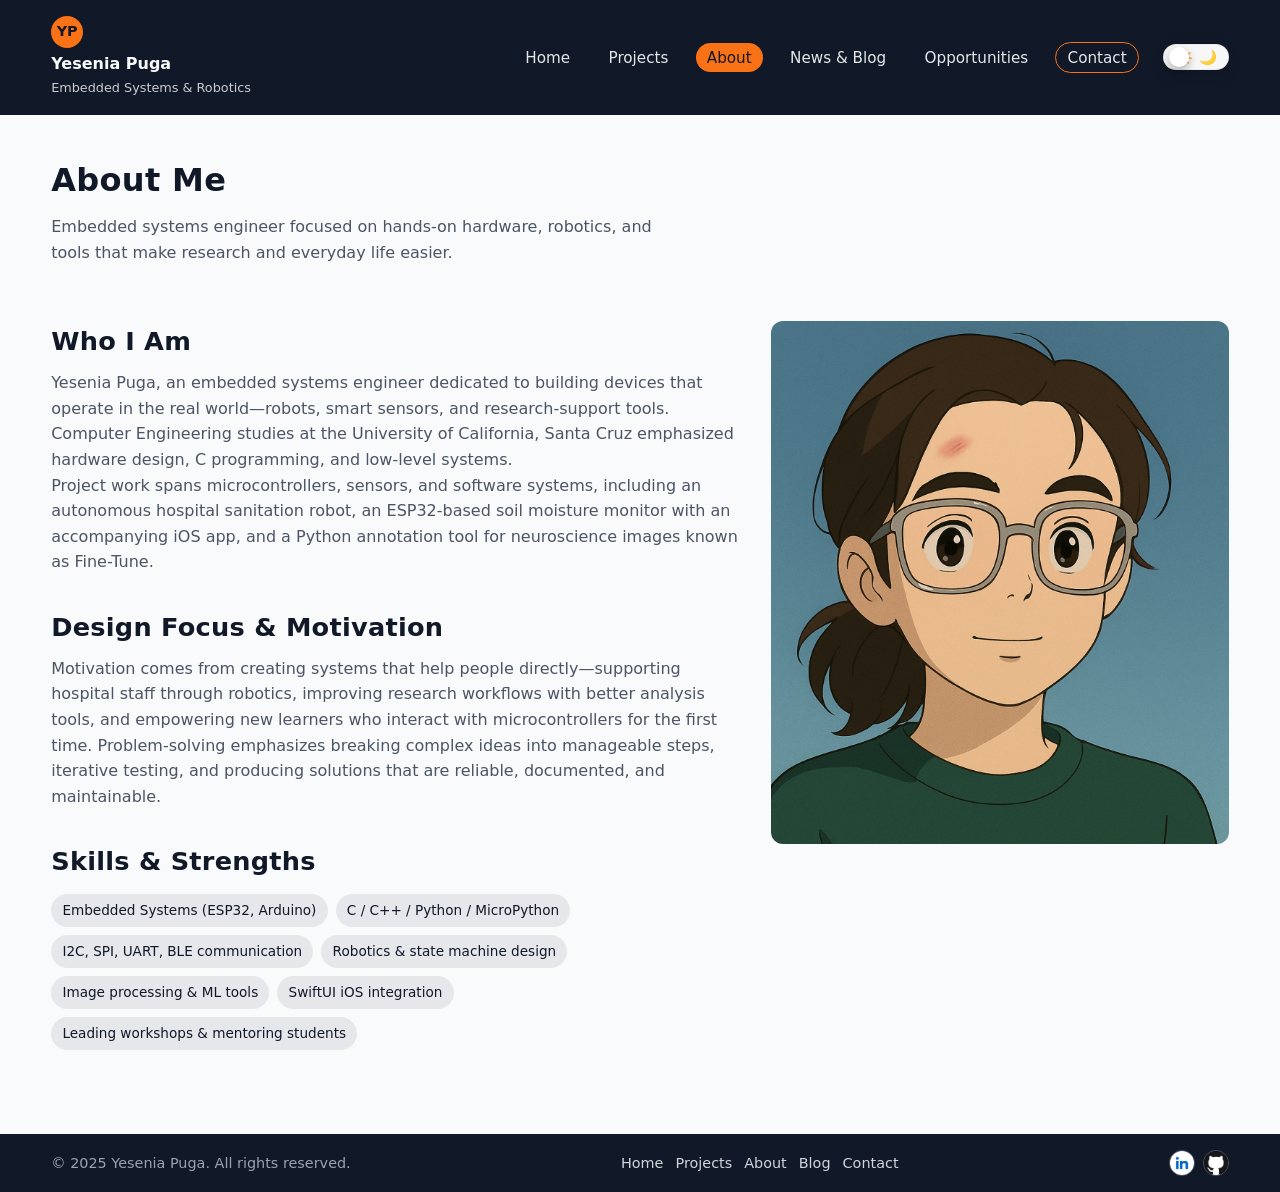
==== about.html @ 24bfe7c1 "Fix dark mode flash across all pages with preload style" ====
<!doctype html>
<html lang="en">
<head>
  <meta charset="UTF-8">
  <title>About – Yesenia Puga</title>

  <!-- 🔥 CRITICAL: instant dark mode styles -->
  <style>
    html.dark-mode,
    html.dark-mode body {
      background: #020617;
      color: #e5e7eb;
    }

    html.dark-mode .site-header {
      background: #020617;
    }

    html.dark-mode .main-nav a.active {
      background-color: #22c55e;
      color: #052e16;
    }
  </style>

  <!-- Apply saved theme BEFORE CSS loads -->
  <script>
    (function () {
      const savedTheme = localStorage.getItem("theme");
      if (savedTheme === "dark") {
        document.documentElement.classList.add("dark-mode");
      }
    })();
  </script>
  
  <link rel="stylesheet" href="styles.css">

  <!-- AOS styles for scroll animations -->
  <link rel="stylesheet" href="https://unpkg.com/aos@2.3.4/dist/aos.css">
</head>
<body>
  <header class="site-header">
    <div class="logo">
      <span class="logo-mark">YP</span>
      <span class="logo-text">Yesenia Puga</span>
      <span class="logo-subtitle">Embedded Systems & Robotics</span>
    </div>

    <nav class="main-nav">
      <ul>
        <li><a href="index.html">Home</a></li>
        <li><a href="projects.html">Projects</a></li>
        <li><a href="about.html" class="active">About</a></li>
        <li><a href="blog.html">News &amp; Blog</a></li>
        <li><a href="opportunities.html">Opportunities</a></li>
        <li><a href="contact.html" class="cta-link">Contact</a></li>
      </ul>

      <!-- Theme Toggle Button -->
      <button class="theme-toggle" type="button" aria-label="Toggle dark mode">
        <span class="theme-toggle-track">
          <span class="theme-icon theme-icon-sun">☀️</span>
          <span class="theme-icon theme-icon-moon">🌙</span>
          <span class="theme-toggle-thumb"></span>
        </span>
      </button>
    </nav>
  </header>

  <main>
    <!-- Top hero band -->
    <section class="page-hero small" data-aos="fade-down" data-aos-duration="800">
      <h1>About Me</h1>
      <p>
        Embedded systems engineer focused on hands-on hardware, robotics, and tools that
        make research and everyday life easier.
      </p>
    </section>

    <!-- Main about content -->
    <section class="section">
      <div class="about-layout">
        <!-- Left column: text -->
        <div class="about-main" data-aos="fade-right" data-aos-duration="900">
          <h2>Who I Am</h2>
          <p>
            Yesenia Puga, an embedded systems engineer dedicated to building devices that operate
            in the real world—robots, smart sensors, and research-support tools. Computer
            Engineering studies at the University of California, Santa Cruz emphasized hardware
            design, C programming, and low-level systems.
          </p>
          <p>
            Project work spans microcontrollers, sensors, and software systems, including an
            autonomous hospital sanitation robot, an ESP32-based soil moisture monitor with an
            accompanying iOS app, and a Python annotation tool for neuroscience images known
            as Fine-Tune.
          </p>

          <h2 data-aos="fade-up" data-aos-offset="200">Design Focus &amp; Motivation</h2>
          <p data-aos="fade-up" data-aos-offset="200" data-aos-delay="80">
            Motivation comes from creating systems that help people directly—supporting hospital
            staff through robotics, improving research workflows with better analysis tools, and
            empowering new learners who interact with microcontrollers for the first time.
            Problem-solving emphasizes breaking complex ideas into manageable steps, iterative
            testing, and producing solutions that are reliable, documented, and maintainable.
          </p>

          <h2 data-aos="fade-up" data-aos-offset="220">Skills &amp; Strengths</h2>
          <ul class="pill-list" data-aos="fade-up" data-aos-offset="220" data-aos-delay="80">
            <li>Embedded Systems (ESP32, Arduino)</li>
            <li>C / C++ / Python / MicroPython</li>
            <li>I2C, SPI, UART, BLE communication</li>
            <li>Robotics &amp; state machine design</li>
            <li>Image processing &amp; ML tools</li>
            <li>SwiftUI iOS integration</li>
            <li>Leading workshops &amp; mentoring students</li>
          </ul>
        </div>

        <!-- Right column: image -->
        <aside class="about-sidebar" data-aos="fade-left" data-aos-duration="900">
          <div class="image-placeholder no-border">
            <img
              src="images/about-yesenia.jpg"
              alt="Illustrated portrait of Yesenia Puga"
              class="about-photo"
            >
          </div>
        </aside>
      </div>
    </section>
  </main>

  <footer class="site-footer">
    <div class="footer-left">
      <p>&copy; 2025 Yesenia Puga. All rights reserved.</p>
    </div>
    <div class="footer-center">
      <a href="index.html">Home</a>
      <a href="projects.html">Projects</a>
      <a href="about.html">About</a>
      <a href="blog.html">Blog</a>
      <a href="contact.html">Contact</a>
    </div>
    <div class="footer-right">
      <a href="https://www.linkedin.com/in/yesenia-puga-8b6a98166" 
        target="_blank" 
        rel="noopener noreferrer"
        aria-label="LinkedIn">
        <img src="images/icon-linkedin.png" alt="">
      </a>

      <a href="https://github.com/yesenia4022" 
        target="_blank" 
        rel="noopener noreferrer"
        aria-label="GitHub">
        <img src="images/icon-github.png" alt="">
      </a>
    </div>
  </footer>

  <button class="scroll-top-btn" aria-label="Scroll to top">
    <span class="chip-icon">
      <span class="chip-label">ESP</span>
    </span>
  </button>

  <!-- AOS (scroll animations) -->
  <script src="https://unpkg.com/aos@2.3.4/dist/aos.js"></script>

  <!-- Your custom JS (AOS.init is in here) -->
  <script src="script.js"></script>
</body>
</html>
---- styles.css ----
*,
*::before,
*::after {
  box-sizing: border-box;
  margin: 0;
  padding: 0;
}

html.dark-mode {
  color-scheme: dark;
}

body {
  font-family: system-ui, -apple-system, BlinkMacSystemFont, "Segoe UI", sans-serif;
  line-height: 1.6;
  color: #111827;
  background-color: #f9fafb;
}

/* Smooth color transitions for theme toggle */
body,
.site-header,
.site-footer,
.hero,
.section,
.page-hero,
.project-page,
.card,
.blog-post,
.quick-link-box,
.code-pill {
  transition:
    background-color 0.35s ease,
    color 0.35s ease,
    border-color 0.35s ease,
    box-shadow 0.35s ease,
    background 0.35s ease;
}

/* Disable transitions during initial theme paint */
body.preload,
body.preload * {
  transition: none !important;
}

/* Global headings */
h1, h2, h3 {
  font-weight: 700;
  letter-spacing: 0.01em;
}

h1 {
  font-size: 2.4rem;
  margin-bottom: 0.5rem;
}

h2 {
  font-size: 1.6rem;
}

h3 {
  font-size: 1.1rem;
}

/* Layout helpers */
main {
  min-height: 70vh;
}

/* ===========================
   Header, Nav, Theme Toggle
   =========================== */

.site-header {
  display: flex;
  justify-content: space-between;
  align-items: center;
  padding: 1rem 4%;
  background-color: #111827;
  color: #f9fafb;
}

.logo {
  display: flex;
  flex-direction: column;
  gap: 0.1rem;
}

.logo-mark {
  display: inline-flex;
  align-items: center;
  justify-content: center;
  width: 32px;
  height: 32px;
  border-radius: 999px;
  background-color: #f97316;
  color: #111827;
  font-weight: 700;
  font-size: 0.9rem;
  margin-bottom: 0.1rem;
}

.logo-text {
  font-weight: 700;
  font-size: 1rem;
}

.logo-subtitle {
  font-size: 0.8rem;
  opacity: 0.8;
}

.main-nav {
  display: flex;
  align-items: center;
}

.main-nav ul {
  list-style: none;
  display: flex;
  gap: 1rem;
  align-items: center;
}

.main-nav a {
  color: #e5e7eb;
  text-decoration: none;
  font-size: 0.95rem;
  padding: 0.35rem 0.7rem;
  border-radius: 999px;
  transition: background-color 0.2s, color 0.2s;
}

.main-nav a:hover {
  background-color: #374151;
}

.main-nav a.active {
  background-color: #f97316;
  color: #111827;
}

.main-nav .cta-link {
  border: 1px solid #f97316;
}

/* Theme toggle button in header */
.theme-toggle {
  margin-left: 1.5rem;
  padding: 0;
  border: none;
  background: none;
  cursor: pointer;
}

.theme-toggle-track {
  position: relative;
  display: inline-flex;
  align-items: center;
  gap: 0.35rem;
  padding: 0.3rem 0.7rem;
  border-radius: 999px;
  background: #f7f7f7;
  box-shadow: 0 4px 14px rgba(0, 0, 0, 0.12);
  border: 1px solid rgba(0, 0, 0, 0.06);
  transition: background 0.2s ease, box-shadow 0.2s ease;
}

.theme-icon {
  font-size: 0.9rem;
  line-height: 1;
  opacity: 0.9;
}

.theme-icon-sun {
  color: #f97316;
}

.theme-icon-moon {
  color: #0f172a;
}

.theme-toggle-thumb {
  position: absolute;
  width: 20px;
  height: 20px;
  border-radius: 999px;
  background: #ffffff;
  box-shadow: 0 4px 10px rgba(0, 0, 0, 0.3);
  left: 5px;
  transition: transform 0.18s ease;
}

html.dark-mode .theme-toggle-thumb {
  transform: translateX(24px);
}

html.dark-mode .theme-icon-sun {
  opacity: 0.4;
}

html.dark-mode .theme-icon-moon {
  opacity: 1;
}

.theme-toggle:hover .theme-toggle-track {
  box-shadow: 0 6px 18px rgba(0, 0, 0, 0.16);
}

/* ===========================
   Hero
   =========================== */

.hero {
  display: grid;
  grid-template-columns: minmax(0, 2fr) minmax(0, 2fr);
  gap: 2rem;
  padding: 3rem 4%;
  align-items: center;
  background: linear-gradient(to bottom, #fff7e6 0%, #f9fafb 100%);
}

.hero-content h1 {
  font-size: 2.4rem;
  margin-bottom: 1rem;
}

.hero-content p {
  max-width: 30rem;
  margin-bottom: 1.5rem;
  color: #4b5563;
}

.hero-buttons {
  display: flex;
  flex-wrap: wrap;
  gap: 0.75rem;
}

.hero-media {
  display: flex;
  justify-content: center;
}

.hero-image {
  width: 100%;
  max-width: 420px;
  height: auto;
  border-radius: 1.25rem;
  display: block;
  box-shadow: 0 18px 40px rgba(15, 23, 42, 0.35);
  object-fit: cover;
}

.hero-image-placeholder {
  border-radius: 1.25rem;
  border: 2px dashed #d1d5db;
  padding: 3rem 1.5rem;
  text-align: center;
  color: #6b7280;
  background: linear-gradient(135deg, #e5e7eb, #f3f4f6);
}

.hero-badge {
  display: inline-flex;
  align-items: center;
  padding: 0.15rem 0.7rem;
  border-radius: 999px;
  background: #fed7aa;
  color: #9a3412;
  font-size: 0.78rem;
  text-transform: uppercase;
  letter-spacing: 0.08em;
  margin-bottom: 0.85rem;
  border: 1px solid rgba(0, 0, 0, 0.04);
}

.hero-tags {
  list-style: none;
  display: flex;
  flex-wrap: wrap;
  gap: 0.4rem;
  margin: 0 0 1.5rem;
  padding: 0;
}

.hero-tags li {
  font-size: 0.8rem;
  padding: 0.25rem 0.7rem;
  border-radius: 999px;
  background-color: #111827;
  color: #f9fafb;
  opacity: 0.95;
}

/* Page hero (top band on Projects, About, Blog, Contact) */
.page-hero {
  padding: 2.5rem 4% 1.5rem;
  background-color: #f9fafb;
}

.page-hero.small h1 {
  font-size: 2rem;
  margin-bottom: 0.5rem;
}

.page-hero p {
  max-width: 40rem;
  color: #4b5563;
}

/* Project page hero + tagline */
.project-page {
  padding: 2.5rem 4% 3rem;
}

.project-hero {
  padding: 0 0 1.5rem;
  margin-bottom: 1.5rem;
}

.project-hero h1 {
  font-size: 2.2rem;
  margin-bottom: 0.4rem;
}

.project-tagline {
  max-width: 40rem;
  color: #4b5563;
  font-size: 1rem;
}

/* Sections */
.section {
  padding: 2rem 4%;
}

.section-header {
  margin-bottom: 1.5rem;
}

.section-header h2 {
  font-size: 1.6rem;
  margin-bottom: 0.25rem;
}

/* ===========================
   Cards & Grids (Home + Projects + Blog)
   =========================== */

.card-grid {
  display: grid;
  grid-template-columns: repeat(auto-fit, minmax(230px, 1fr));
  gap: 1.5rem;
}

.card,
.blog-post {
  background-color: #ffffff;
  border-radius: 1rem;
  padding: 1.25rem;
  border: 2px solid #e5e7eb;
  box-shadow: 0 10px 15px rgba(15, 23, 42, 0.06);
  transition:
    transform 0.18s ease,
    box-shadow 0.18s ease,
    border-color 0.18s ease,
    background-color 0.18s ease;
}

.card h3 {
  margin-bottom: 0.25rem;
}

.card-tag {
  font-size: 0.8rem;
  text-transform: uppercase;
  letter-spacing: 0.08em;
  color: #f97316;
  margin-bottom: 0.75rem;
}

.card p {
  font-size: 0.95rem;
  color: #4b5563;
  margin-bottom: 0.75rem;
}

.card-link {
  font-size: 0.9rem;
  text-decoration: none;
  color: #1d4ed8;
}

.card-link-wrapper {
  text-decoration: none;
  color: inherit;
  display: block;
  cursor: pointer;
}

.card-link-wrapper:hover .card-link {
  text-decoration: underline;
}

.card:hover,
.blog-post:hover {
  transform: translateY(-4px) scale(1.01) !important;
  box-shadow: 0 18px 30px rgba(15, 23, 42, 0.16);
  border-color: #cbd5f5;
}

/* ===========================
   Quick Links
   =========================== */

.quick-links .quick-link-grid {
  display: grid;
  grid-template-columns: repeat(auto-fit, minmax(220px, 1fr));
  gap: 1rem;
}

.quick-link-box {
  background-color: #111827;
  color: #f9fafb;
  padding: 1.2rem;
  border-radius: 1rem;
  text-decoration: none;
  transition: transform 0.15s, box-shadow 0.15s, border-color 0.15s;
  border: 1px solid transparent;
}

.quick-link-box h3 {
  margin-bottom: 0.35rem;
}

.quick-link-box p {
  font-size: 0.9rem;
  color: #e5e7eb;
}

.quick-link-box:hover {
  transform: translateY(-2px);
  box-shadow: 0 10px 20px rgba(15, 23, 42, 0.35);
}

/* ===========================
   Buttons
   =========================== */

.btn {
  display: inline-flex;
  align-items: center;
  justify-content: center;
  padding: 0.6rem 1.2rem;
  border-radius: 999px;
  border: none;
  text-decoration: none;
  font-size: 0.95rem;
  cursor: pointer;
  transition: background-color 0.2s, color 0.2s, border-color 0.2s, box-shadow 0.2s;
}

.btn.primary {
  background-color: #f97316;
  color: #111827;
}

.btn.primary:hover {
  background-color: #ea580c;
  box-shadow: 0 10px 15px rgba(249, 115, 22, 0.4);
}

.btn.secondary {
  background-color: #111827;
  color: #f9fafb;
}

.btn.secondary:hover {
  background-color: #020617;
}

.btn.outline {
  border: 1px solid #9ca3af;
  background-color: transparent;
  color: #111827;
}

.btn.outline:hover {
  border-color: #4b5563;
}

.btn.full-width {
  width: 100%;
}

/* ===========================
   Pills
   =========================== */

.pill-list {
  list-style: none;
  display: flex;
  flex-wrap: wrap;
  gap: 0.5rem;
  margin: 0.75rem 0 1.25rem;
}

.pill-list li {
  padding: 0.35rem 0.7rem;
  border-radius: 999px;
  background-color: #e5e7eb;
  font-size: 0.85rem;
}

/* ===========================
   Project Snapshot panel
   =========================== */

.project-snapshot {
  margin: 0 4% 2.5rem;
  max-width: 1100px;
  background: #111827;
  color: #f9fafb;
  border-radius: 1rem;
  padding: 1.5rem 1.75rem;
  box-shadow: 0 14px 30px rgba(15, 23, 42, 0.35);
}

.project-snapshot h2 {
  font-size: 1rem;
  text-transform: uppercase;
  letter-spacing: 0.14em;
  margin-bottom: 0.75rem;
  color: #e5e7eb;
}

.project-snapshot ul {
  list-style: none;
  display: grid;
  grid-template-columns: repeat(2, minmax(0, 1fr));
  gap: 0.75rem 1.5rem;
}

.project-snapshot li {
  font-size: 0.95rem;
  color: #e5e7eb;
}

.project-snapshot strong {
  font-weight: 600;
  color: #fde68a;
}

/* ===========================
   Project layout
   =========================== */

.project-layout {
  display: grid;
  grid-template-columns: minmax(0, 3fr) minmax(0, 2fr);
  gap: 2rem;
}

.project-main h2 {
  margin-top: 1.5rem;
  margin-bottom: 0.5rem;
}

.project-main p,
.project-main li {
  color: #4b5563;
}

.project-main ul,
.project-main ol {
  margin-left: 1.25rem;
  margin-bottom: 0.75rem;
}

.project-sidebar {
  display: flex;
  flex-direction: column;
  gap: 1rem;
}

.image-placeholder,
.image-placeholder.tall {
  border-radius: 1rem;
  border: 2px dashed #d1d5db;
  padding: 1.5rem;
  text-align: center;
  color: #6b7280;
  background-color: #f3f4f6;
}

.image-placeholder.tall {
  min-height: 220px;
}

.poster-link {
  display: block;
  text-decoration: none;
  color: inherit;
}

.poster-image {
  max-width: 100%;
  height: auto;
  border-radius: 0.75rem;
  display: block;
}

.image-placeholder img {
  max-width: 100%;
  height: auto;
  display: block;
  border-radius: 0.75rem;
}

.image-placeholder.no-border {
  border: none;
  background: transparent;
  padding: 0;
}

.poster-link:hover .poster-image {
  transform: translateY(-2px);
  box-shadow: 0 10px 20px rgba(15, 23, 42, 0.25);
}

/* ===========================
   About layout
   =========================== */

.about-layout {
  display: grid;
  grid-template-columns: minmax(0, 3fr) minmax(0, 2fr);
  gap: 2rem;
}

.about-main h2 {
  margin-top: 1.25rem;
  margin-bottom: 0.5rem;
}

.about-main p {
  color: #4b5563;
}

.testimonial {
  margin-top: 0.75rem;
  border-left: 3px solid #f97316;
  padding-left: 0.75rem;
  color: #4b5563;
}

.testimonial-name {
  margin-top: 0.5rem;
  font-size: 0.9rem;
  color: #6b7280;
}

.about-sidebar .image-placeholder {
  height: auto;
  min-height: 0;
}

.about-photo {
  width: 100%;
  max-width: 420px;
  border-radius: 1rem;
  display: block;
  object-fit: cover;
  margin: 0 auto;
}

/* ===========================
   Blog
   =========================== */

.blog-list {
  display: grid;
  gap: 1.5rem;
}

.blog-post h2 {
  margin-bottom: 0.35rem;
}

.blog-meta {
  font-size: 0.8rem;
  text-transform: uppercase;
  letter-spacing: 0.08em;
  color: #6b7280;
  margin-bottom: 0.75rem;
}

.blog-post p {
  color: #4b5563;
}

/* ===========================
   Contact
   =========================== */

.contact-layout {
  display: grid;
  grid-template-columns: minmax(0, 3fr) minmax(0, 2fr);
  gap: 2rem;
  align-items: flex-start;
}

.contact-form-wrapper h2 {
  margin-bottom: 0.75rem;
}

.contact-form {
  display: grid;
  gap: 0.75rem;
}

.contact-form label {
  font-size: 0.9rem;
  font-weight: 500;
}

.contact-form input,
.contact-form textarea {
  padding: 0.5rem 0.6rem;
  border-radius: 0.5rem;
  border: 1px solid #d1d5db;
  font: inherit;
}

.contact-form input:focus,
.contact-form textarea:focus {
  outline: none;
  border-color: #f97316;
  box-shadow: 0 0 0 1px rgba(249, 115, 22, 0.4);
}

.contact-form button {
  margin-top: 0.5rem;
}

/* Right-hand contact info card */
.contact-info {
  background-color: #111827;
  color: #e5e7eb;
  padding: 1.5rem 1.75rem;
  border-radius: 1.25rem;
  box-shadow: 0 18px 40px rgba(15, 23, 42, 0.55);
}

.contact-info h2 {
  margin-bottom: 0.5rem;
  color: #f9fafb;
}

.contact-info h3 {
  margin-top: 1rem;
  margin-bottom: 0.35rem;
  color: #f9fafb;
}

.contact-info p,
.contact-info li {
  color: #e5e7eb;
}

.contact-info strong {
  color: #facc15;
}

.contact-info ul {
  list-style: none;
  padding-left: 0;
}

.contact-info li + li {
  margin-top: 0.25rem;
}

.contact-info a {
  color: #93c5fd;
  text-decoration: none;
  font-size: 0.95rem;
}

.contact-info a:hover {
  text-decoration: underline;
}

/* Map inside the dark card */
.contact-info .map-placeholder {
  margin-top: 1.25rem;
  border-radius: 1rem;
  overflow: hidden;
  border: none;
  padding: 0;
  background: transparent;
  box-shadow: 0 10px 25px rgba(15, 23, 42, 0.7);
}

/* ===========================
   Footer
   =========================== */

.site-footer {
  margin-top: 2rem;
  padding: 1rem 4%;
  background-color: #111827;
  color: #9ca3af;
  display: flex;
  flex-wrap: wrap;
  gap: 1rem;
  justify-content: space-between;
  align-items: center;
  font-size: 0.9rem;
}

.footer-center {
  display: flex;
  gap: 0.75rem;
  flex-wrap: wrap;
}

.footer-center a {
  color: #d1d5db;
  text-decoration: none;
}

.footer-right {
  display: flex;
  gap: 0.5rem;
}

.footer-right a {
  width: 26px;
  height: 26px;
  border-radius: 999px;
  border: 1px solid #4b5563;
  display: inline-flex;
  align-items: center;
  justify-content: center;
  color: #e5e7eb;
  font-size: 0.7rem;
  text-decoration: none;
}

.footer-right a img {
  width: 100%;
  height: 100%;
  object-fit: cover;
  border-radius: 50%;
}

.footer-right a:hover {
  border-color: #e5e7eb;
}

.footer-center a:hover {
  text-decoration: underline;
}

/* ===========================
   Contact Form – Checkbox Styling
   =========================== */

.form-interests {
  margin-top: 1rem;
  margin-bottom: 1.5rem;
  padding: 1rem;
  border: 1px solid #ddd;
  border-radius: 8px;
  background: #fafafa;
}

.form-interests legend {
  font-weight: 600;
  margin-bottom: 0.75rem;
  display: block;
}

.form-interests label {
  display: block;
  margin-bottom: 0.5rem;
  font-size: 0.95rem;
}

.form-interests input[type="checkbox"] {
  margin-right: 0.5rem;
}

/* Section heading spacing */
.section h2 {
  margin-top: 1.75rem;
  margin-bottom: 0.5rem;
}

.section h2:first-of-type {
  margin-top: 0;
}

.section p + h2,
.section ul + h2 {
  margin-top: 2rem;
}

/* Focus styles for accessibility */
a:focus-visible,
button:focus-visible,
input:focus-visible,
textarea:focus-visible {
  outline: 2px solid #f97316;
  outline-offset: 2px;
}

/* ===========================
   Scroll to Top Button – ESP32 Chip
   =========================== */

.scroll-top-btn {
  position: fixed;
  right: 1.5rem;
  bottom: 1.5rem;
  width: 3rem;
  height: 3rem;
  padding: 0;
  border-radius: 999px;
  border: none;
  background: transparent;
  cursor: pointer;
  opacity: 0;
  transform: translateY(10px);
  pointer-events: none;
  transition: opacity 0.3s ease, transform 0.3s ease;
  z-index: 999;
}

.scroll-top-btn .chip-icon {
  position: relative;
  margin: 0 auto;
  width: 2.3rem;
  height: 2.3rem;
  border-radius: 0.45rem;
  background: #45524c;
  box-shadow: 0 6px 18px rgba(0, 0, 0, 0.35);
  display: flex;
  align-items: center;
  justify-content: center;
  overflow: visible;
}

.scroll-top-btn .chip-icon::before,
.scroll-top-btn .chip-icon::after {
  content: "";
  position: absolute;
  left: 0.25rem;
  right: 0.25rem;
  height: 0.18rem;
  border-radius: 999px;
  background: repeating-linear-gradient(
    to right,
    #222 0,
    #222 0.18rem,
    transparent 0.18rem,
    transparent 0.3rem
  );
}

.scroll-top-btn .chip-icon::before {
  top: -0.16rem;
}

.scroll-top-btn .chip-icon::after {
  bottom: -0.16rem;
}

.scroll-top-btn .chip-label {
  font-family: 'Open Sans Condensed', sans-serif;
  font-size: 0.75rem;
  letter-spacing: 0.09em;
  text-transform: uppercase;
  color: #f5f5f5;
  display: flex;
  flex-direction: column;
  align-items: center;
  gap: 0.05rem;
}

.scroll-top-btn .chip-label::after {
  content: "↑";
  font-size: 0.85rem;
}

.scroll-top-btn.visible {
  opacity: 1;
  transform: translateY(0);
  pointer-events: auto;
}

.scroll-top-btn:hover .chip-icon {
  transform: translateY(-1px);
  box-shadow: 0 8px 22px rgba(0, 0, 0, 0.45);
}

/* ===========================
   Dark Mode Palette Overrides
   =========================== */

html.dark-mode {
  background: radial-gradient(circle at top left, #162033 0, #020617 58%);
  color: #e5e7eb;
}

html.dark-mode body {
  background: radial-gradient(circle at top left, #162033 0, #020617 58%);
  color: #e5e7eb;
}

/* header + footer */
html.dark-mode .site-header {
  background: radial-gradient(circle at top left, #162033 0, #020617 58%);
  color: #e5e7eb;
}

html.dark-mode .site-footer {
  background-color: #020617;
  border-top: 1px solid #1e293b;
  color: #94a3b8;
}

html.dark-mode .site-footer a {
  color: #dbeafe;
}

/* hero + sections */
html.dark-mode .hero {
  background: transparent;
}

html.dark-mode .section,
html.dark-mode .page-hero,
html.dark-mode .project-page {
  background-color: transparent;
}

html.dark-mode .section-header p,
html.dark-mode .page-hero p,
html.dark-mode .project-tagline,
html.dark-mode .about-main p,
html.dark-mode .project-main p,
html.dark-mode .project-main li,
html.dark-mode .hero-content p,
html.dark-mode .blog-post p,
html.dark-mode .card p {
  color: #cbd5e1;
}

/* nav + logo */
html.dark-mode .main-nav a {
  color: #bfdbfe;
}

html.dark-mode .main-nav a:hover {
  background-color: rgba(96, 165, 250, 0.14);
  color: #e0f2fe;
}

html.dark-mode .main-nav a.active {
  background-color: #22c55e;
  color: #052e16;
}

html.dark-mode .main-nav .cta-link {
  border-color: #60a5fa;
  color: #dbeafe;
}

html.dark-mode .logo-mark {
  background: linear-gradient(135deg, #22c55e, #38bdf8);
  color: #052e16;
}

/* cards */
html.dark-mode .card,
html.dark-mode .blog-post,
html.dark-mode .quick-link-box,
html.dark-mode .contact-info {
  background-color: #020617;
  border-color: #1e293b;
  box-shadow: 0 18px 40px rgba(0, 0, 0, 0.82);
}

html.dark-mode .card h3,
html.dark-mode .blog-post h2,
html.dark-mode .contact-info h2,
html.dark-mode .contact-info h3 {
  color: #e5e7eb;
}

html.dark-mode .card-tag {
  color: #38bdf8;
}

html.dark-mode .card-link,
html.dark-mode .contact-info a,
html.dark-mode a {
  color: #7dd3fc;
}

html.dark-mode .card:hover,
html.dark-mode .blog-post:hover,
html.dark-mode .quick-link-box:hover {
  transform: translateY(-4px) scale(1.01) !important;
  border-color: #38bdf8;
  box-shadow: 0 22px 44px rgba(56, 189, 248, 0.12);
}

/* quick links text */
html.dark-mode .quick-link-box p,
html.dark-mode .contact-info p,
html.dark-mode .contact-info li {
  color: #cbd5e1;
}

/* hero badge + tags + pills */
html.dark-mode .hero-badge {
  background: rgba(56, 189, 248, 0.14);
  color: #7dd3fc;
  border-color: rgba(56, 189, 248, 0.2);
}

html.dark-mode .hero-tags li,
html.dark-mode .pill-list li {
  background-color: #0f172a;
  border: 1px solid #1e3a5f;
  color: #dbeafe;
}

/* buttons */
html.dark-mode .btn.primary {
  background-color: #22c55e;
  color: #052e16;
}

html.dark-mode .btn.primary:hover {
  background-color: #16a34a;
  box-shadow: 0 10px 18px rgba(34, 197, 94, 0.28);
}

html.dark-mode .btn.secondary {
  background-color: #0f172a;
  color: #dbeafe;
  border: 1px solid #1e3a5f;
}

html.dark-mode .btn.secondary:hover {
  background-color: #132033;
  box-shadow: 0 8px 18px rgba(56, 189, 248, 0.14);
}

html.dark-mode .btn.outline {
  border-color: #475569;
  color: #dbeafe;
}

html.dark-mode .btn.outline:hover {
  border-color: #38bdf8;
  color: #e0f2fe;
  background-color: rgba(56, 189, 248, 0.08);
}

/* links + misc accents */
html.dark-mode .contact-info strong,
html.dark-mode .project-snapshot strong {
  color: #86efac;
}

html.dark-mode .contact-info a {
  color: #7dd3fc;
}

html.dark-mode .testimonial {
  border-left-color: #38bdf8;
}

html.dark-mode .project-snapshot {
  background: linear-gradient(145deg, #0f172a, #020617);
  border: 1px solid #1e293b;
}

html.dark-mode .project-snapshot h2,
html.dark-mode .project-snapshot li {
  color: #dbeafe;
}

html.dark-mode .scroll-top-btn .chip-icon {
  background: #0f172a;
}

/* contact form */
html.dark-mode .contact-form input,
html.dark-mode .contact-form textarea {
  background-color: #0f172a;
  color: #e5e7eb;
  border-color: #334155;
}

html.dark-mode .contact-form input:focus,
html.dark-mode .contact-form textarea:focus {
  border-color: #38bdf8;
  box-shadow: 0 0 0 1px rgba(56, 189, 248, 0.35);
}

/* focus styles in dark mode */
html.dark-mode a:focus-visible,
html.dark-mode button:focus-visible,
html.dark-mode input:focus-visible,
html.dark-mode textarea:focus-visible {
  outline: 2px solid #38bdf8;
  outline-offset: 2px;
}

/* ===========================
   Hero Typewriter / Terminal Style
   =========================== */

.hero-tagline {
  margin-top: 0.75rem;
  font-size: 1rem;
}

.code-pill {
  display: inline-flex;
  align-items: center;
  gap: 0.4rem;
  padding: 0.45rem 0.9rem;
  border-radius: 999px;
  background: #111827;
  color: #e5e7eb;
  box-shadow: 0 10px 30px rgba(0, 0, 0, 0.35);
  font-family: Menlo, Monaco, Consolas, "Courier New", monospace;
}

.code-prompt {
  color: #22c55e;
  font-weight: 600;
}

#typewriter-text {
  min-width: 7ch;
  white-space: nowrap;
}

.cursor {
  font-size: 0.9rem;
  animation: blink-cursor 0.9s steps(1) infinite;
}

@keyframes blink-cursor {
  0%, 50% { opacity: 1; }
  50.01%, 100% { opacity: 0; }
}

.hero-subtext {
  margin-top: 0.9rem;
}

/* Dark-mode tweak for the terminal pill */
html.dark-mode .code-pill {
  background: rgba(15, 23, 42, 0.96);
  border: 1px solid rgba(56, 189, 248, 0.35);
  box-shadow: 0 18px 40px rgba(0, 0, 0, 0.7);
}

html.dark-mode .code-prompt {
  color: #4ade80;
}

/* ===========================
   Responsive
   =========================== */

@media (max-width: 900px) {
  .site-header {
    flex-direction: column;
    align-items: flex-start;
    gap: 0.75rem;
  }

  .main-nav ul {
    flex-wrap: wrap;
    justify-content: flex-start;
    gap: 0.75rem;
  }

  .hero {
    grid-template-columns: minmax(0, 1fr);
    padding-top: 2.5rem;
    padding-bottom: 2.5rem;
  }

  .hero-content {
    max-width: 100%;
    margin-bottom: 1.25rem;
  }

  .hero-media {
    justify-content: flex-start;
  }

  .hero-image {
    max-width: 260px;
  }

  .project-layout,
  .about-layout,
  .contact-layout {
    grid-template-columns: minmax(0, 1fr) minmax(0, 1fr);
    gap: 2rem;
  }

  .card-grid {
    grid-template-columns: repeat(2, minmax(0, 1fr));
  }

  .project-snapshot {
    margin-left: 4%;
    margin-right: 4%;
  }

  .success-card {
    max-width: 640px;
    margin: 0 auto;
    background-color: #ffffff;
    border-radius: 1rem;
    padding: 1.75rem 1.5rem;
    box-shadow: 0 10px 18px rgba(15, 23, 42, 0.08);
    border: 1px solid #e5e7eb;
  }

  .success-card h2 {
    margin-bottom: 0.5rem;
  }

  .success-card p {
    color: #4b5563;
    margin-bottom: 1rem;
  }

  .success-actions {
    display: flex;
    flex-wrap: wrap;
    gap: 0.75rem;
  }

  .hero-tagline {
    font-size: 0.9rem;
  }

  .code-pill {
    padding: 0.35rem 0.75rem;
  }
}

@media (max-width: 600px) {
  body {
    font-size: 0.95rem;
  }

  .site-header {
    padding: 0.75rem 1.25rem;
  }

  .page-hero,
  .page-hero.small,
  .hero,
  .section {
    padding-left: 1.25rem;
    padding-right: 1.25rem;
  }

  .main-nav ul {
    font-size: 0.9rem;
    gap: 0.5rem;
  }

  .hero-buttons {
    flex-direction: column;
    align-items: stretch;
  }

  .hero-buttons .btn {
    width: 100%;
    text-align: center;
  }

  .project-layout,
  .about-layout,
  .contact-layout {
    grid-template-columns: minmax(0, 1fr);
  }

  .project-sidebar,
  .about-sidebar,
  .contact-info {
    margin-top: 1.5rem;
  }

  .card-grid {
    grid-template-columns: minmax(0, 1fr);
  }

  .site-footer {
    flex-direction: column;
    align-items: flex-start;
    gap: 0.75rem;
    text-align: left;
  }

  .footer-center {
    flex-wrap: wrap;
    gap: 0.5rem;
  }

  .project-snapshot {
    margin-left: 1.25rem;
    margin-right: 1.25rem;
  }

  .project-snapshot ul {
    grid-template-columns: minmax(0, 1fr);
  }
}
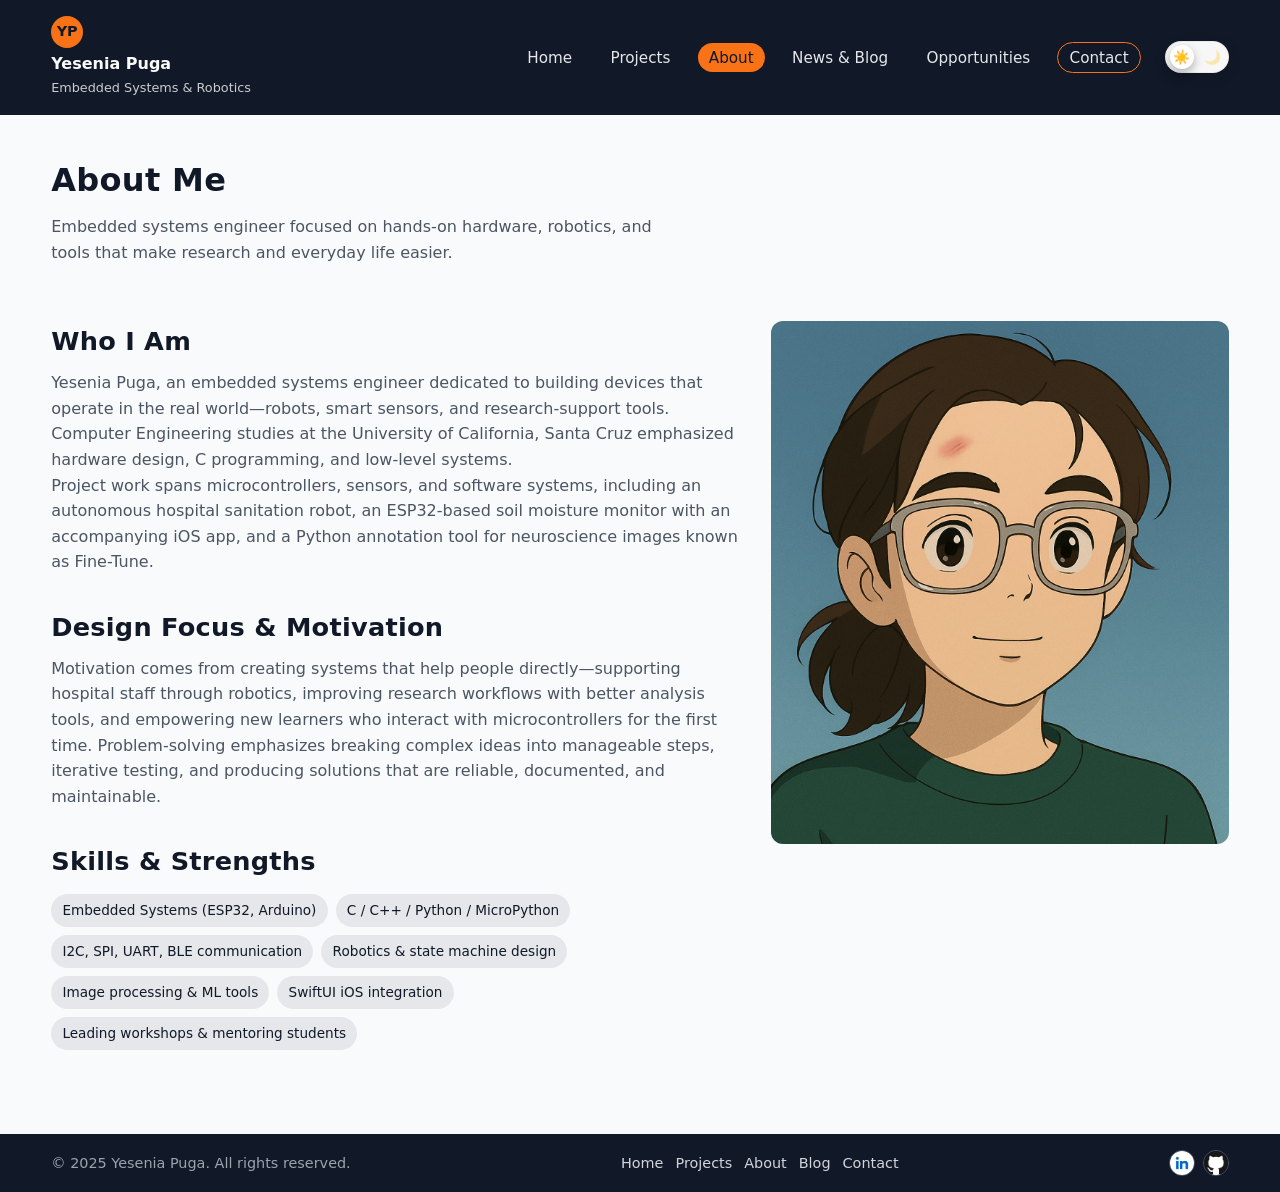
==== commit d7c87437: "makeing light mode be the initial state of website" ====
--- a/about.html
+++ b/about.html
@@ -25,7 +25,7 @@
   <!-- Apply saved theme BEFORE CSS loads -->
   <script>
     (function () {
-      const savedTheme = localStorage.getItem("theme");
+      const savedTheme = sessionStorage.getItem("theme");
       if (savedTheme === "dark") {
         document.documentElement.classList.add("dark-mode");
       }
--- a/styles.css
+++ b/styles.css
@@ -155,10 +155,12 @@
 
 .theme-toggle-track {
   position: relative;
-  display: inline-flex;
+  display: flex;
   align-items: center;
-  gap: 0.35rem;
-  padding: 0.3rem 0.7rem;
+  justify-content: space-between;
+  width: 64px;
+  height: 32px;
+  padding: 0 7px;
   border-radius: 999px;
   background: #f7f7f7;
   box-shadow: 0 4px 14px rgba(0, 0, 0, 0.12);
@@ -167,13 +169,18 @@
 }
 
 .theme-icon {
-  font-size: 0.9rem;
+  position: relative;
+  z-index: 2;
+  font-size: 0.85rem;
   line-height: 1;
-  opacity: 0.9;
+  opacity: 0.35;
+  pointer-events: none;
+  transition: opacity 0.2s ease, transform 0.2s ease;
 }
 
 .theme-icon-sun {
   color: #f97316;
+  opacity: 1;
 }
 
 .theme-icon-moon {
@@ -182,25 +189,27 @@
 
 .theme-toggle-thumb {
   position: absolute;
-  width: 20px;
-  height: 20px;
+  z-index: 1;
+  left: 4px;
+  width: 24px;
+  height: 24px;
   border-radius: 999px;
   background: #ffffff;
   box-shadow: 0 4px 10px rgba(0, 0, 0, 0.3);
-  left: 5px;
   transition: transform 0.18s ease;
 }
 
 html.dark-mode .theme-toggle-thumb {
-  transform: translateX(24px);
+  transform: translateX(32px);
 }
 
 html.dark-mode .theme-icon-sun {
-  opacity: 0.4;
+  opacity: 0.35;
 }
 
 html.dark-mode .theme-icon-moon {
   opacity: 1;
+  transform: scale(1.08);
 }
 
 .theme-toggle:hover .theme-toggle-track {
@@ -1224,6 +1233,21 @@
   outline-offset: 2px;
 }
 
+html.dark-mode .form-interests {
+  background-color: #0f172a;
+  border-color: #334155;
+  color: #e5e7eb;
+}
+
+html.dark-mode .form-interests legend,
+html.dark-mode .form-interests label {
+  color: #e5e7eb;
+}
+
+html.dark-mode .form-interests input[type="checkbox"] {
+  accent-color: #22c55e;
+}
+
 /* ===========================
    Hero Typewriter / Terminal Style
    =========================== */
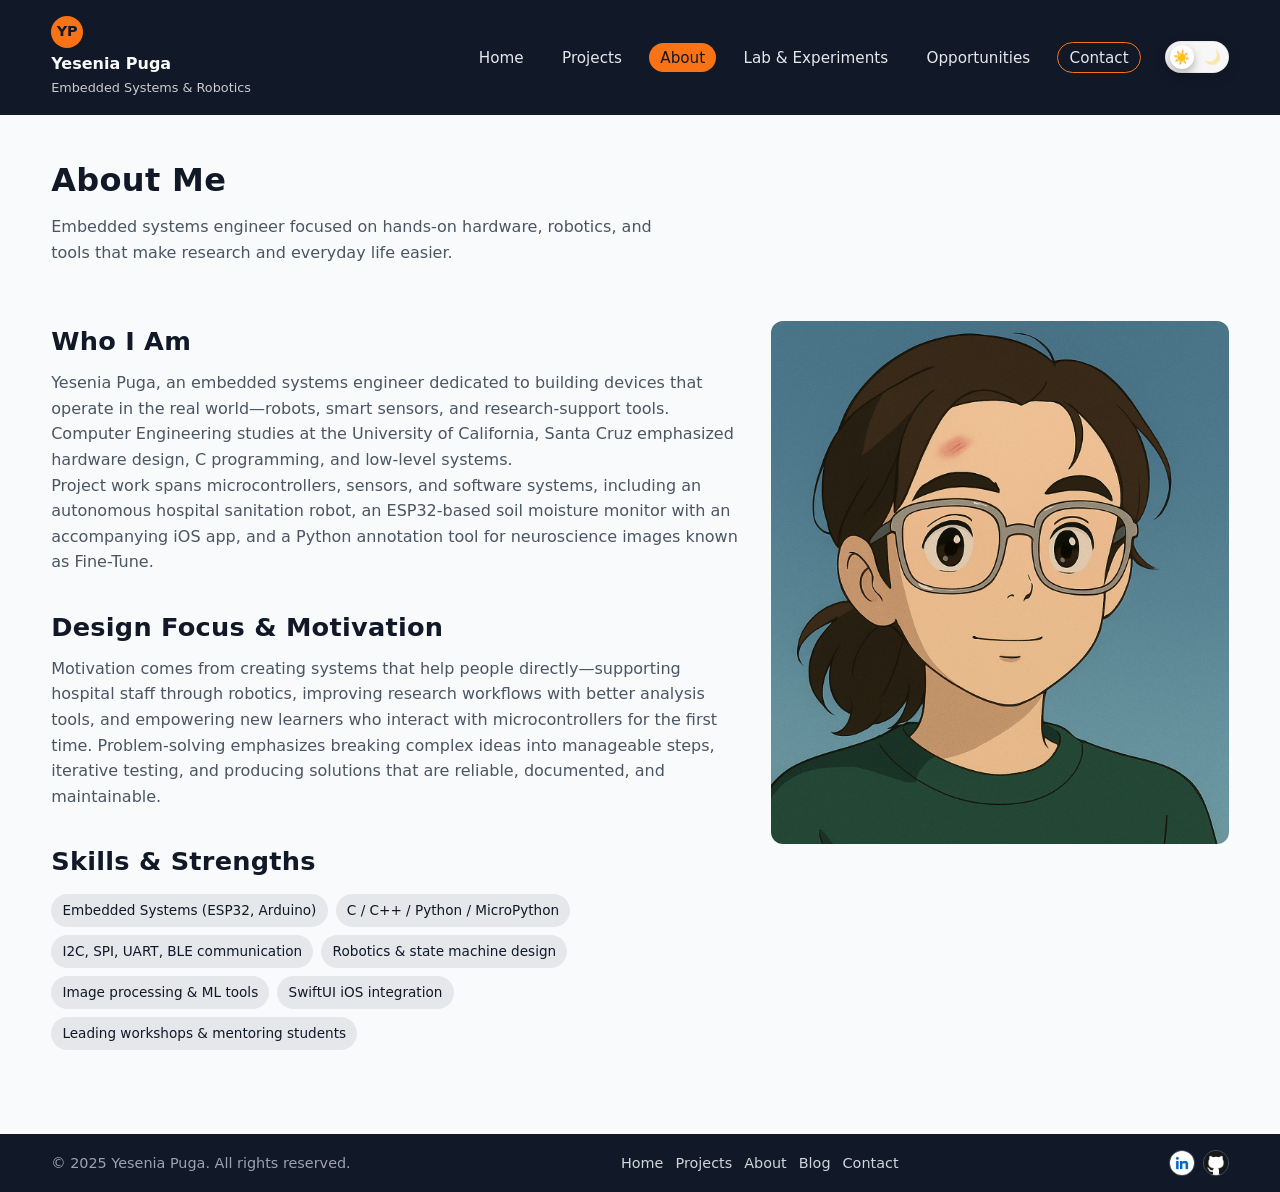
==== commit fd417593: "fixing lab and experiments page" ====
--- a/about.html
+++ b/about.html
@@ -31,6 +31,16 @@
       }
     })();
   </script>
+
+  <!-- Google tag (gtag.js) -->
+  <script async src="https://www.googletagmanager.com/gtag/js?id=G-KV09LPE6TJ"></script>
+  <script>
+    window.dataLayer = window.dataLayer || [];
+    function gtag(){dataLayer.push(arguments);}
+    gtag('js', new Date());
+
+    gtag('config', 'G-KV09LPE6TJ');
+  </script>
   
   <link rel="stylesheet" href="styles.css">
 
@@ -50,7 +60,7 @@
         <li><a href="index.html">Home</a></li>
         <li><a href="projects.html">Projects</a></li>
         <li><a href="about.html" class="active">About</a></li>
-        <li><a href="blog.html">News &amp; Blog</a></li>
+        <li><a href="blog.html">Lab & Experiments</a></li>
         <li><a href="opportunities.html">Opportunities</a></li>
         <li><a href="contact.html" class="cta-link">Contact</a></li>
       </ul>
@@ -145,14 +155,22 @@
       <a href="https://www.linkedin.com/in/yesenia-puga-8b6a98166" 
         target="_blank" 
         rel="noopener noreferrer"
-        aria-label="LinkedIn">
+        aria-label="LinkedIn"
+        onclick="gtag('event', 'linkedin_click', {
+          event_category: 'social',
+          event_label: 'Footer LinkedIn'
+        });">
         <img src="images/icon-linkedin.png" alt="">
       </a>
 
       <a href="https://github.com/yesenia4022" 
         target="_blank" 
         rel="noopener noreferrer"
-        aria-label="GitHub">
+        aria-label="GitHub"
+        onclick="gtag('event', 'github_click', {
+          event_category: 'social',
+          event_label: 'Footer GitHub'
+        });">
         <img src="images/icon-github.png" alt="">
       </a>
     </div>
@@ -167,6 +185,9 @@
   <!-- AOS (scroll animations) -->
   <script src="https://unpkg.com/aos@2.3.4/dist/aos.js"></script>
 
+  <!-- Vercel Web Analytics -->
+  <script defer src="/_vercel/insights/script.js"></script>
+
   <!-- Your custom JS (AOS.init is in here) -->
   <script src="script.js"></script>
 </body>
--- a/styles.css
+++ b/styles.css
@@ -932,8 +932,8 @@
 
 .scroll-top-btn {
   position: fixed;
-  right: 1.5rem;
-  bottom: 1.5rem;
+  right: 1rem;
+  bottom: 4.00rem;
   width: 3rem;
   height: 3rem;
   padding: 0;
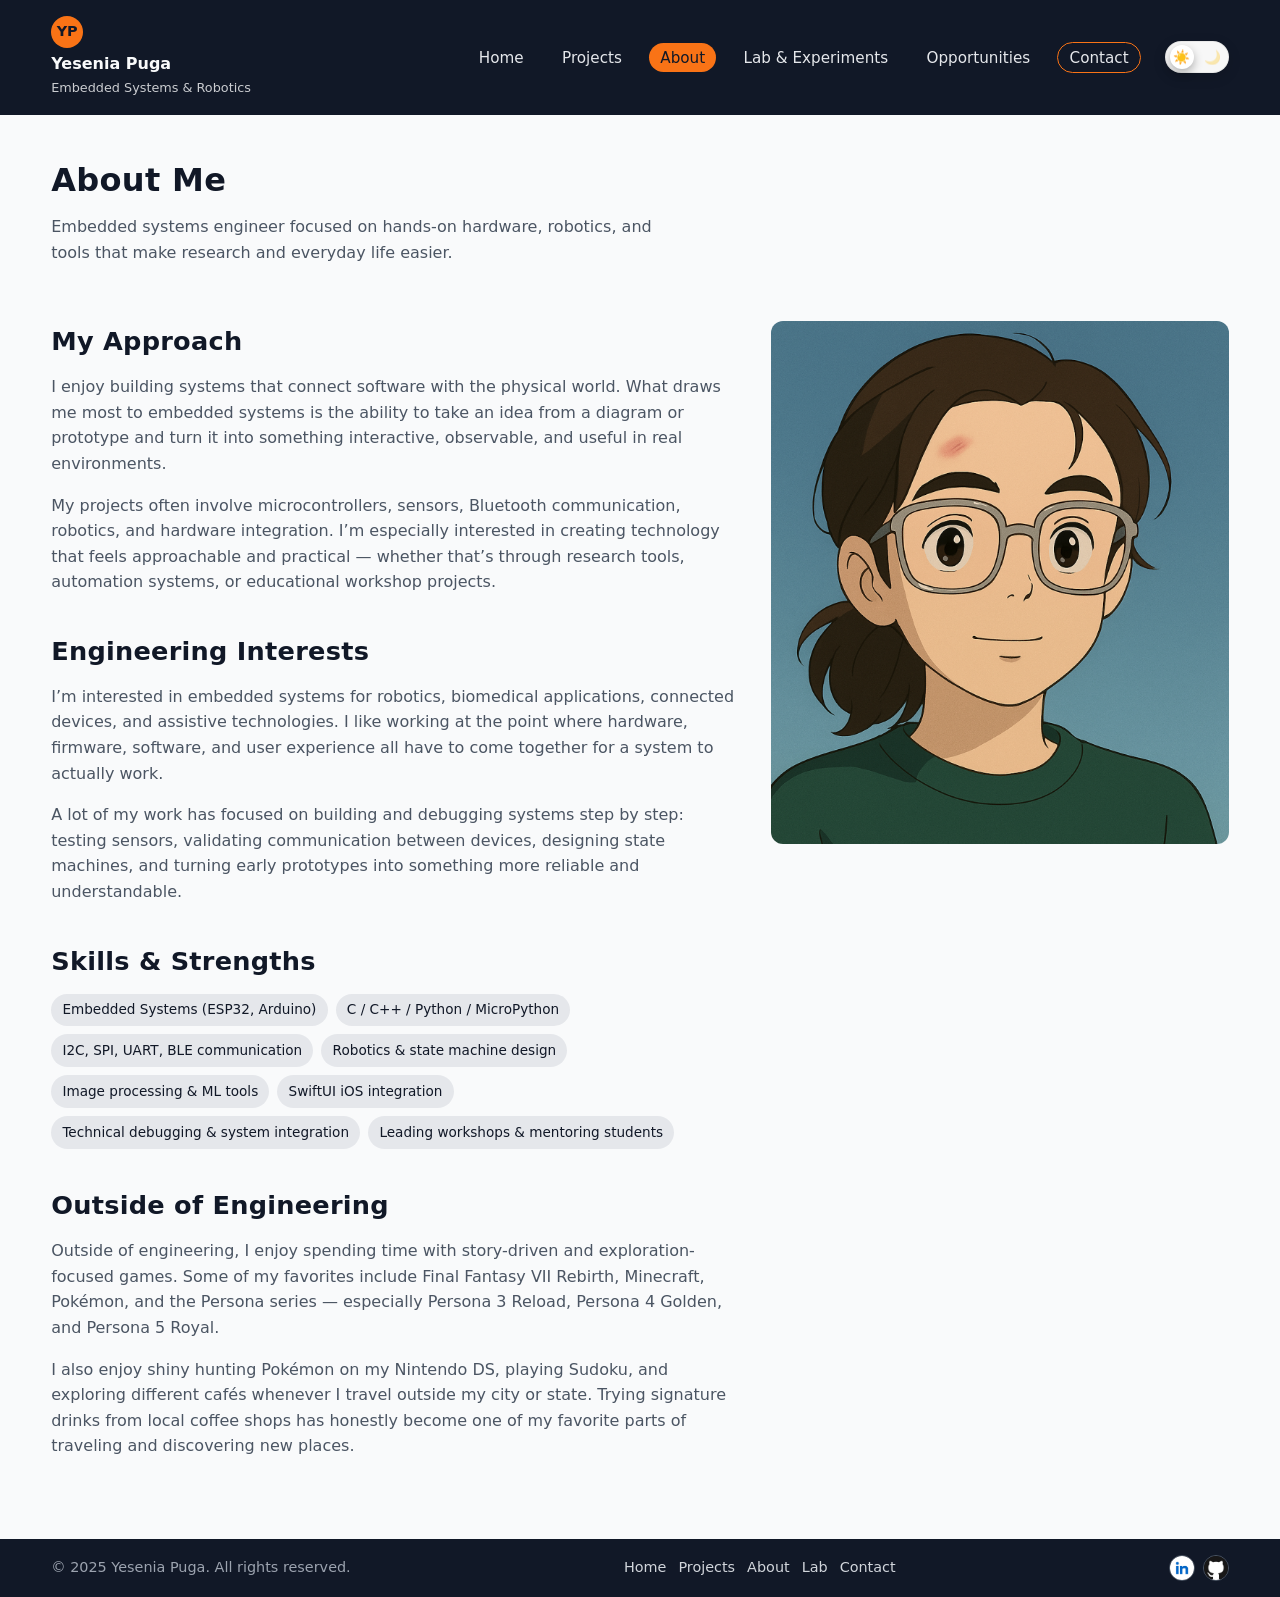
==== commit cd2a641c: "changed about me page and opportunites page" ====
--- a/about.html
+++ b/about.html
@@ -91,39 +91,88 @@
       <div class="about-layout">
         <!-- Left column: text -->
         <div class="about-main" data-aos="fade-right" data-aos-duration="900">
-          <h2>Who I Am</h2>
+          <h2>My Approach</h2>
           <p>
-            Yesenia Puga, an embedded systems engineer dedicated to building devices that operate
-            in the real world—robots, smart sensors, and research-support tools. Computer
-            Engineering studies at the University of California, Santa Cruz emphasized hardware
-            design, C programming, and low-level systems.
-          </p>
+            I enjoy building systems that connect software with the physical world.
+            What draws me most to embedded systems is the ability to take an idea from
+            a diagram or prototype and turn it into something interactive, observable,
+            and useful in real environments.
+          </p>
+
           <p>
-            Project work spans microcontrollers, sensors, and software systems, including an
-            autonomous hospital sanitation robot, an ESP32-based soil moisture monitor with an
-            accompanying iOS app, and a Python annotation tool for neuroscience images known
-            as Fine-Tune.
-          </p>
-
-          <h2 data-aos="fade-up" data-aos-offset="200">Design Focus &amp; Motivation</h2>
-          <p data-aos="fade-up" data-aos-offset="200" data-aos-delay="80">
-            Motivation comes from creating systems that help people directly—supporting hospital
-            staff through robotics, improving research workflows with better analysis tools, and
-            empowering new learners who interact with microcontrollers for the first time.
-            Problem-solving emphasizes breaking complex ideas into manageable steps, iterative
-            testing, and producing solutions that are reliable, documented, and maintainable.
-          </p>
-
-          <h2 data-aos="fade-up" data-aos-offset="220">Skills &amp; Strengths</h2>
-          <ul class="pill-list" data-aos="fade-up" data-aos-offset="220" data-aos-delay="80">
+            My projects often involve microcontrollers, sensors, Bluetooth communication,
+            robotics, and hardware integration. I’m especially interested in creating
+            technology that feels approachable and practical — whether that’s through
+            research tools, automation systems, or educational workshop projects.
+          </p>
+
+          <h2 data-aos="fade-up" data-aos-offset="200">Engineering Interests</h2>
+
+          <p
+            data-aos="fade-up"
+            data-aos-offset="200"
+            data-aos-delay="80"
+          >
+            I’m interested in embedded systems for robotics, biomedical applications,
+            connected devices, and assistive technologies. I like working at the point
+            where hardware, firmware, software, and user experience all have to come
+            together for a system to actually work.
+          </p>
+
+          <p
+            data-aos="fade-up"
+            data-aos-offset="200"
+            data-aos-delay="120"
+          >
+            A lot of my work has focused on building and debugging systems step by step:
+            testing sensors, validating communication between devices, designing state
+            machines, and turning early prototypes into something more reliable and
+            understandable.
+          </p>
+
+          <h2 data-aos="fade-up" data-aos-offset="220">Skills & Strengths</h2>
+
+          <ul
+            class="pill-list"
+            data-aos="fade-up"
+            data-aos-offset="220"
+            data-aos-delay="80"
+          >
             <li>Embedded Systems (ESP32, Arduino)</li>
             <li>C / C++ / Python / MicroPython</li>
             <li>I2C, SPI, UART, BLE communication</li>
-            <li>Robotics &amp; state machine design</li>
-            <li>Image processing &amp; ML tools</li>
+            <li>Robotics & state machine design</li>
+            <li>Image processing & ML tools</li>
             <li>SwiftUI iOS integration</li>
-            <li>Leading workshops &amp; mentoring students</li>
+            <li>Technical debugging & system integration</li>
+            <li>Leading workshops & mentoring students</li>
           </ul>
+
+          <h2 data-aos="fade-up" data-aos-offset="220">
+            Outside of Engineering
+          </h2>
+
+          <p
+            data-aos="fade-up"
+            data-aos-offset="220"
+            data-aos-delay="80"
+          >
+            Outside of engineering, I enjoy spending time with story-driven and
+            exploration-focused games. Some of my favorites include Final Fantasy VII Rebirth,
+            Minecraft, Pokémon, and the Persona series — especially Persona 3 Reload,
+            Persona 4 Golden, and Persona 5 Royal.
+          </p>
+
+          <p
+            data-aos="fade-up"
+            data-aos-offset="220"
+            data-aos-delay="120"
+          >
+            I also enjoy shiny hunting Pokémon on my Nintendo DS, playing Sudoku,
+            and exploring different cafés whenever I travel outside my city or state.
+            Trying signature drinks from local coffee shops has honestly become one
+            of my favorite parts of traveling and discovering new places.
+          </p>
         </div>
 
         <!-- Right column: image -->
@@ -148,7 +197,7 @@
       <a href="index.html">Home</a>
       <a href="projects.html">Projects</a>
       <a href="about.html">About</a>
-      <a href="blog.html">Blog</a>
+      <a href="blog.html">Lab</a>
       <a href="contact.html">Contact</a>
     </div>
     <div class="footer-right">
--- a/styles.css
+++ b/styles.css
@@ -902,19 +902,33 @@
   margin-right: 0.5rem;
 }
 
-/* Section heading spacing */
+/* Section heading and list spacing */
 .section h2 {
   margin-top: 1.75rem;
-  margin-bottom: 0.5rem;
+  margin-bottom: 0.75rem;
 }
 
 .section h2:first-of-type {
   margin-top: 0;
 }
 
+.section p {
+  margin-bottom: 1rem;
+}
+
+.section ul:not(.pill-list):not(.hero-tags) {
+  margin: 0.75rem 0 1.75rem 1.35rem;
+  padding-left: 0.85rem;
+  line-height: 1.75;
+}
+
+.section ul:not(.pill-list):not(.hero-tags) li {
+  margin-bottom: 0.35rem;
+}
+
 .section p + h2,
 .section ul + h2 {
-  margin-top: 2rem;
+  margin-top: 2.25rem;
 }
 
 /* Focus styles for accessibility */
